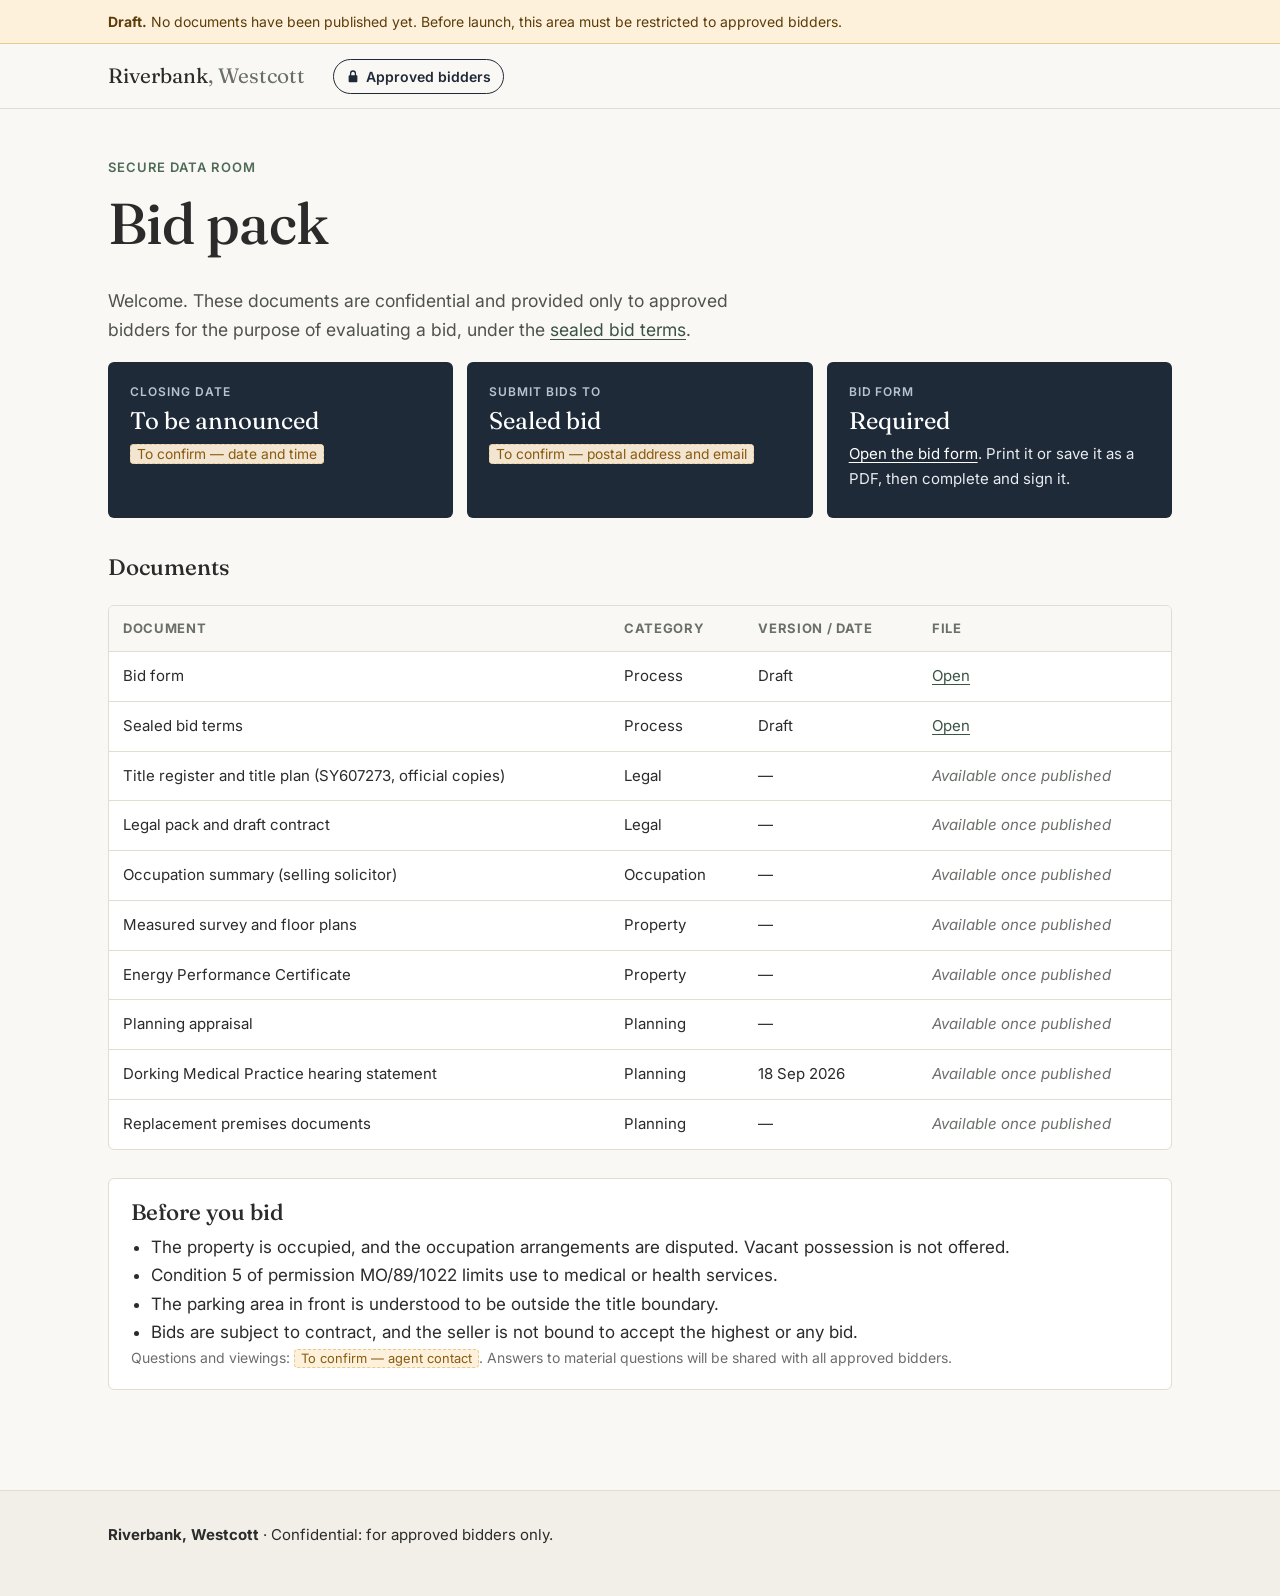
==== data-room/index.html @ 6103749c "Convert the site to a sealed-bid process with approved bidders Reworks the draft sale site into an i" ====
<!DOCTYPE html>
<html lang="en-GB">
<head>
  <meta charset="UTF-8" />
  <meta name="viewport" content="width=device-width, initial-scale=1.0" />
  <meta name="robots" content="noindex, nofollow" />
  <!-- ACCESS: this folder must be protected by its own Cloudflare Access
       application listing approved bidders only (see DEPLOY.md, Step 3b). -->
  <title>Data room — Riverbank, Westcott</title>
  <link rel="preconnect" href="https://fonts.googleapis.com" />
  <link rel="preconnect" href="https://fonts.gstatic.com" crossorigin />
  <link href="https://fonts.googleapis.com/css2?family=Fraunces:opsz,wght@9..144,400;9..144,500&family=Inter:wght@400;500;600&display=swap" rel="stylesheet" />
  <link rel="stylesheet" href="../assets/style.css" />
</head>
<body>
  <a class="skip-link" href="#main">Skip to content</a>

  <div class="draft-banner" role="note">
    <div class="container"><strong>Draft.</strong> No documents have been published yet. Before launch, this area must be restricted to approved bidders.</div>
  </div>

  <header class="site-nav">
    <div class="container nav-inner">
      <a class="brand" href="../index.html">Riverbank<span>, Westcott</span></a>
      <span class="room-badge"><svg class="lock" viewBox="0 0 16 16" aria-hidden="true"><path d="M4.5 7V5a3.5 3.5 0 0 1 7 0v2h.5A1 1 0 0 1 13 8v6a1 1 0 0 1-1 1H4a1 1 0 0 1-1-1V8a1 1 0 0 1 1-1h.5Zm1.5 0h4V5a2 2 0 1 0-4 0v2Z"/></svg> Approved bidders</span>
    </div>
  </header>

  <main id="main" class="page">
    <div class="container">
      <p class="eyebrow">Secure data room</p>
      <h1>Bid pack</h1>
      <p class="lede">Welcome. These documents are confidential and provided only to approved bidders for the purpose of evaluating a bid, under the <a href="../terms.html">sealed bid terms</a>.</p>

      <div class="fees">
        <div class="fee">
          <p class="fee-label">Closing date</p>
          <p class="fee-amount fee-tbc">To be announced</p>
          <p><span class="todo">To confirm — date and time</span></p>
        </div>
        <div class="fee">
          <p class="fee-label">Submit bids to</p>
          <p class="fee-amount fee-tbc">Sealed bid</p>
          <p><span class="todo">To confirm — postal address and email</span></p>
        </div>
        <div class="fee">
          <p class="fee-label">Bid form</p>
          <p class="fee-amount fee-tbc">Required</p>
          <p><a href="bid-form.html">Open the bid form</a>. Print it or save it as a PDF, then complete and sign it.</p>
        </div>
      </div>

      <h2>Documents</h2>
      <div class="table-wrap">
        <table class="docs">
          <thead>
            <tr><th scope="col">Document</th><th scope="col">Category</th><th scope="col">Version / date</th><th scope="col">File</th></tr>
          </thead>
          <tbody>
            <!-- To publish: put the file in data-room/files/ and replace the last cell with
                 <a href="files/filename.pdf" download>Download PDF</a> -->
            <tr><td>Bid form</td><td>Process</td><td>Draft</td><td><a href="bid-form.html">Open</a></td></tr>
            <tr><td>Sealed bid terms</td><td>Process</td><td>Draft</td><td><a href="../terms.html">Open</a></td></tr>
            <tr><td>Title register and title plan (SY607273, official copies)</td><td>Legal</td><td>—</td><td class="pending">Available once published</td></tr>
            <tr><td>Legal pack and draft contract</td><td>Legal</td><td>—</td><td class="pending">Available once published</td></tr>
            <tr><td>Occupation summary (selling solicitor)</td><td>Occupation</td><td>—</td><td class="pending">Available once published</td></tr>
            <tr><td>Measured survey and floor plans</td><td>Property</td><td>—</td><td class="pending">Available once published</td></tr>
            <tr><td>Energy Performance Certificate</td><td>Property</td><td>—</td><td class="pending">Available once published</td></tr>
            <tr><td>Planning appraisal</td><td>Planning</td><td>—</td><td class="pending">Available once published</td></tr>
            <tr><td>Dorking Medical Practice hearing statement</td><td>Planning</td><td>18 Sep 2026</td><td class="pending">Available once published</td></tr>
            <tr><td>Replacement premises documents</td><td>Planning</td><td>—</td><td class="pending">Available once published</td></tr>
          </tbody>
        </table>
      </div>

      <div class="panel">
        <h2 class="panel-title">Before you bid</h2>
        <ul>
          <li>The property is occupied, and the occupation arrangements are disputed. Vacant possession is not offered.</li>
          <li>Condition 5 of permission MO/89/1022 limits use to medical or health services.</li>
          <li>The parking area in front is understood to be outside the title boundary.</li>
          <li>Bids are subject to contract, and the seller is not bound to accept the highest or any bid.</li>
        </ul>
        <p class="note">Questions and viewings: <span class="todo">To confirm — agent contact</span>. Answers to material questions will be shared with all approved bidders.</p>
      </div>
    </div>
  </main>

  <footer class="site-foot">
    <div class="container">
      <p><strong>Riverbank, Westcott</strong> · Confidential: for approved bidders only.</p>
    </div>
  </footer>
</body>
</html>
---- assets/style.css ----
/* Riverbank, Westcott — sale website
   Restrained, property-led: warm white, charcoal, muted green. */

:root {
  --bg: #faf8f4;
  --bg-alt: #f2efe8;
  --surface: #ffffff;
  --ink: #2a2b2a;
  --ink-soft: #4f524f;
  --muted: #6b6f6a;
  --line: #e2ddd2;
  --green: #4d6b57;
  --green-dark: #3a5343;
  --green-tint: #e6ede7;
  --amber: #8a5a0f;
  --amber-bg: #fdf1dc;
  --amber-line: #e9c98f;
  --radius: 6px;
  --gutter: 16px;
  --serif: "Fraunces", Georgia, "Times New Roman", serif;
  --sans: "Inter", -apple-system, BlinkMacSystemFont, "Segoe UI", Roboto, Arial, sans-serif;
}

* { box-sizing: border-box; }
html { scroll-behavior: smooth; scroll-padding-top: 80px; }
@media (prefers-reduced-motion: reduce) { html { scroll-behavior: auto; } }

body {
  margin: 0;
  font-family: var(--sans);
  font-size: 17px;
  line-height: 1.65;
  color: var(--ink);
  background: var(--bg);
  -webkit-font-smoothing: antialiased;
  overflow-x: hidden;
}

img { max-width: 100%; height: auto; display: block; }
a { color: var(--green-dark); text-underline-offset: 3px; }
a:hover { color: var(--ink); }
:focus-visible { outline: 3px solid var(--green); outline-offset: 2px; }

h1, h2, h3 { font-family: var(--serif); font-weight: 500; line-height: 1.2; margin: 0 0 .5em; }
h1 { font-size: clamp(2.4rem, 6vw, 3.6rem); letter-spacing: -.01em; }
h2 { font-size: clamp(1.8rem, 4vw, 2.4rem); }
h3 { font-size: 1.25rem; margin-top: 1.4em; }
p { margin: 0 0 1em; }

.container { max-width: 1120px; margin: 0 auto; padding: 0 var(--gutter); }
.container.narrow { max-width: 760px; }
@media (min-width: 720px) { :root { --gutter: 28px; } }

.visually-hidden {
  position: absolute; width: 1px; height: 1px; overflow: hidden;
  clip: rect(0 0 0 0); white-space: nowrap;
}
.skip-link {
  position: absolute; left: 8px; top: -60px; z-index: 100;
  background: var(--ink); color: #fff; padding: 8px 14px; border-radius: var(--radius);
}
.skip-link:focus { top: 8px; }

/* ---------- Draft markers ---------- */
.draft-banner {
  background: var(--amber-bg);
  border-bottom: 1px solid var(--amber-line);
  color: #5c3c08;
  font-size: 14px;
  padding: 10px 0;
}
.todo {
  display: inline;
  background: var(--amber-bg);
  color: var(--amber);
  border: 1px dashed var(--amber-line);
  border-radius: 4px;
  padding: 1px 6px;
  font-size: .92em;
  -webkit-box-decoration-break: clone;
  box-decoration-break: clone;
}

/* ---------- Navigation ---------- */
.site-nav {
  position: sticky; top: 0; z-index: 20;
  background: rgba(250, 248, 244, .96);
  border-bottom: 1px solid var(--line);
  backdrop-filter: saturate(1.2) blur(6px);
}
.nav-inner { display: flex; align-items: center; gap: 16px; min-height: 64px; flex-wrap: wrap; }
.brand {
  font-family: var(--serif); font-size: 1.3rem; color: var(--ink);
  text-decoration: none; margin-right: auto;
}
.brand span { color: var(--muted); }
.site-nav nav { display: none; width: 100%; flex-direction: column; padding: 4px 0 12px; order: 3; }
.site-nav nav.open { display: flex; }
.site-nav nav a {
  color: var(--ink-soft); text-decoration: none; font-size: 15px; font-weight: 500;
  padding: 10px 4px; border-top: 1px solid var(--line);
}
.site-nav nav a:hover, .site-nav nav a.active { color: var(--green-dark); }
.nav-toggle {
  order: 2; background: none; border: 1px solid var(--line); border-radius: var(--radius);
  width: 42px; height: 38px; cursor: pointer; display: grid; place-items: center;
}
.bars, .bars::before, .bars::after {
  display: block; width: 18px; height: 2px; background: var(--ink); position: relative; content: "";
}
.bars::before { position: absolute; top: -6px; }
.bars::after { position: absolute; top: 6px; }
.nav-cta { order: 1; }

@media (min-width: 900px) {
  .nav-toggle { display: none; }
  .site-nav nav { display: flex; flex-direction: row; width: auto; padding: 0; order: 0; gap: 2px; }
  .site-nav nav a { border: 0; padding: 8px 10px; }
  .brand { margin-right: 12px; }
  .site-nav nav { margin-right: auto; }
  .nav-cta { order: 0; }
}
@media (max-width: 899px) {
  .nav-inner { gap: 10px; }
  .brand { font-size: 1.15rem; }
}
@media (max-width: 440px) { .brand span { display: none; } }
@media (max-width: 300px) { .nav-cta { display: none; } }

/* ---------- Buttons ---------- */
.btn {
  display: inline-flex; align-items: center; gap: 6px; justify-content: center;
  font: 600 15px/1.2 var(--sans); text-decoration: none; cursor: pointer;
  padding: 13px 22px; border-radius: var(--radius); border: 1px solid transparent;
}
.btn-sm { padding: 9px 14px; font-size: 14px; }
.btn-primary { background: var(--green); color: #fff; }
.btn-primary:hover { background: var(--green-dark); color: #fff; }
.btn-ghost { border-color: var(--ink); color: var(--ink); background: transparent; }
.btn-ghost:hover { background: var(--ink); color: #fff; }
.btn.is-disabled { background: #b9bdb7; color: #fff; cursor: not-allowed; flex-wrap: wrap; }
.btn small { font-weight: 400; }
.actions { display: flex; flex-wrap: wrap; gap: 12px; margin: 24px 0 0; }

/* ---------- Hero ---------- */
.hero { padding: 40px 0 56px; }
.hero-grid { display: grid; gap: 32px; }
.eyebrow {
  font-size: 13px; font-weight: 600; letter-spacing: .08em; text-transform: uppercase;
  color: var(--green); margin-bottom: 10px;
}
.hero-sub { font-family: var(--serif); font-size: clamp(1.25rem, 2.6vw, 1.55rem); color: var(--ink-soft); margin-bottom: 20px; }
.status-chips { list-style: none; padding: 0; margin: 0 0 22px; display: flex; flex-wrap: wrap; gap: 8px; }
.status-chips li {
  font-size: 14px; font-weight: 600; color: var(--ink);
  background: var(--surface); border: 1px solid var(--ink-soft); border-radius: 999px; padding: 5px 12px;
}
.key-terms { display: grid; gap: 8px; margin: 20px 0 0; padding: 16px; background: var(--surface); border: 1px solid var(--line); border-radius: var(--radius); }
.key-terms div { display: flex; justify-content: space-between; gap: 12px; flex-wrap: wrap; }
.key-terms dt { color: var(--muted); font-size: 15px; }
.key-terms dd { margin: 0; }
.hero-photo { margin: 0; }
.hero-photo img { border-radius: var(--radius); width: 100%; aspect-ratio: 4 / 5; object-fit: cover; }
figcaption { font-size: 14px; color: var(--muted); margin-top: 8px; }

@media (min-width: 900px) {
  .hero { padding: 64px 0 80px; }
  .hero-grid { grid-template-columns: 1.1fr .9fr; gap: 56px; align-items: start; }
}

/* ---------- Sections ---------- */
.section { padding: 64px 0; border-top: 1px solid var(--line); }
.section.alt { background: var(--bg-alt); }
.lede { font-size: 1.1rem; color: var(--ink-soft); max-width: 62ch; }
.note { font-size: 14px; color: var(--muted); }
.two-col { display: grid; gap: 32px; }
@media (min-width: 900px) {
  .section { padding: 88px 0; }
  .two-col { grid-template-columns: 1fr 1fr; gap: 56px; }
}

.facts { margin: 0; border-top: 1px solid var(--line); }
.facts div { display: grid; gap: 2px; padding: 12px 0; border-bottom: 1px solid var(--line); }
.facts dt { font-weight: 600; font-size: 15px; }
.facts dd { margin: 0; color: var(--ink-soft); }
@media (min-width: 560px) { .facts div { grid-template-columns: 11rem 1fr; gap: 16px; } }

.gallery { display: grid; gap: 16px; }
.gallery img { border-radius: var(--radius); }
.slot {
  display: grid; place-content: center; text-align: center; gap: 4px;
  min-height: 160px; padding: 20px; border: 2px dashed var(--line); border-radius: var(--radius);
  background: var(--surface); color: var(--muted);
}
.slot span { font-family: var(--serif); font-size: 1.15rem; color: var(--ink-soft); }
.slot small { font-size: 13px; }

.panel {
  background: var(--surface); border: 1px solid var(--line); border-radius: var(--radius);
  padding: 20px 22px; margin: 28px 0;
}
.panel h3 { margin-top: 0; }
.panel p:last-child { margin-bottom: 0; }

.callout {
  border-left: 4px solid var(--ink); background: var(--surface);
  padding: 16px 20px; margin: 24px 0; border-radius: 0 var(--radius) var(--radius) 0;
}
.callout p { margin: 0; }

.status-panel {
  background: var(--surface); border: 1px solid var(--green); border-radius: var(--radius);
  padding: 20px 22px; margin: 8px 0 36px;
}
.status-head { display: flex; justify-content: space-between; align-items: baseline; gap: 8px 16px; flex-wrap: wrap; }
.status-head h3 { margin: 0; }
.checked { font-size: 14px; font-weight: 600; color: var(--green-dark); background: var(--green-tint); padding: 3px 10px; border-radius: 999px; margin: 0; }
.status-panel dl { margin: 16px 0; }
.status-panel dl div { padding: 10px 0; border-top: 1px solid var(--line); }
.status-panel dt { font-weight: 600; }
.status-panel dd { margin: 2px 0 0; color: var(--ink-soft); }
.status-panel .note { margin: 0; }

/* ---------- Documents ---------- */
.table-wrap { overflow-x: auto; border: 1px solid var(--line); border-radius: var(--radius); background: var(--surface); margin: 24px 0; }
table.docs { width: 100%; border-collapse: collapse; font-size: 15px; min-width: 560px; }
.docs th, .docs td { text-align: left; padding: 12px 14px; border-bottom: 1px solid var(--line); vertical-align: top; }
.docs th { font-size: 13px; text-transform: uppercase; letter-spacing: .05em; color: var(--muted); background: var(--bg); }
.docs tr:last-child td { border-bottom: 0; }
.docs .pending { color: var(--muted); font-style: italic; }

/* ---------- Enquiry form ---------- */
.agent { margin-top: 28px; }
.enquiry { background: var(--surface); border: 1px solid var(--line); border-radius: var(--radius); padding: 24px; }
.field { margin-bottom: 16px; }
.field-row { display: grid; gap: 0 16px; }
@media (min-width: 560px) { .field-row { grid-template-columns: 1fr 1fr; } }
label { display: block; font-weight: 600; font-size: 15px; margin-bottom: 6px; }
.optional { font-weight: 400; color: var(--muted); }
input[type=text], input[type=email], input[type=tel], textarea {
  width: 100%; font: inherit; font-size: 16px; color: var(--ink);
  padding: 11px 12px; border: 1px solid #b8b2a5; border-radius: var(--radius); background: #fff;
}
input[aria-invalid=true] { border-color: #a4321f; }
.check { display: flex; gap: 10px; align-items: flex-start; margin: 4px 0 18px; }
.check input { width: 20px; height: 20px; margin-top: 3px; flex: none; accent-color: var(--green); }
.check label { font-weight: 400; margin: 0; }
.form-error { color: #a4321f; font-weight: 600; font-size: 15px; }
.enquiry .note { margin: 14px 0 0; }

/* ---------- Footer ---------- */
.site-foot { border-top: 1px solid var(--line); background: var(--bg-alt); padding: 32px 0 40px; font-size: 15px; }
.site-foot p { margin: 0 0 8px; }

/* ---------- Simple page (privacy) ---------- */
.page { padding: 48px 0 72px; }
.page h2 { font-size: 1.4rem; margin-top: 1.6em; }

/* ---------- Schematic floor plans ---------- */
.floorplan { margin: 16px 0 0; }
.plan-grid { display: grid; gap: 24px; align-items: start; }
@media (min-width: 900px) { .plan-grid { grid-template-columns: 1.6fr 1fr; gap: 40px; } }
.plan-title { font-weight: 600; font-size: 15px; margin: 0 0 8px; }
.plan { width: 100%; height: auto; display: block; background: var(--surface); border: 1px solid var(--line); border-radius: var(--radius); }
.plan .room { fill: var(--surface); stroke: var(--ink-soft); stroke-width: 1.5; }
.plan .circ { fill: var(--bg-alt); stroke: var(--ink-soft); stroke-width: 1.5; }
.plan .stairs { fill: none; stroke: var(--muted); stroke-width: 1; stroke-dasharray: 4 3; }
.plan .outline { fill: none; stroke: var(--ink); stroke-width: 5; stroke-linejoin: miter; }
.plan text { font: 600 16px var(--sans); fill: var(--ink); text-anchor: middle; }
.plan text.area { font-weight: 400; fill: var(--ink-soft); }
.plan text.minor { font-weight: 400; font-size: 13px; fill: var(--muted); }

/* ---------- Planning history ---------- */
.history td:first-child { white-space: nowrap; font-weight: 600; }
.conditions { margin: 8px 0 0; padding-left: 18px; }
.conditions li { margin-bottom: 6px; }

/* =========================================================
   Sealed bid process
   ========================================================= */
:root { --navy: #1f2a38; --navy-soft: #2e3d50; --gold: #b08d57; }

.tender-flag {
  display: inline-block; margin: -4px 0 16px; padding: 6px 12px;
  background: var(--navy); color: #fff; border-radius: 4px;
  font-size: 13px; font-weight: 600; letter-spacing: .06em; text-transform: uppercase;
}
.key-terms { border-top: 3px solid var(--navy); }

/* Highlights */
.highlights { list-style: none; padding: 0; margin: 8px 0 32px; display: grid; gap: 12px; }
@media (min-width: 640px) { .highlights { grid-template-columns: 1fr 1fr; } }
.highlights li { background: var(--surface); border: 1px solid var(--line); border-left: 3px solid var(--gold); border-radius: var(--radius); padding: 14px 16px; }
.highlights strong { display: block; font-family: var(--serif); font-weight: 500; font-size: 1.15rem; color: var(--navy); }
.highlights span { font-size: 15px; color: var(--ink-soft); }

/* Process steps */
.steps { list-style: none; padding: 0; margin: 32px 0; display: grid; gap: 14px; counter-reset: none; }
@media (min-width: 900px) { .steps { grid-template-columns: repeat(3, 1fr); gap: 18px; } }
.steps li { display: flex; gap: 14px; background: var(--surface); border: 1px solid var(--line); border-radius: var(--radius); padding: 18px; }
.steps h3 { margin: 0 0 4px; font-size: 1.1rem; }
.steps p { margin: 0; font-size: 15px; color: var(--ink-soft); }
.step-n { flex: none; width: 34px; height: 34px; border-radius: 50%; background: var(--navy); color: #fff; display: grid; place-items: center; font-weight: 600; font-size: 15px; }

/* Fee cards */
.fees { display: grid; gap: 14px; margin: 8px 0 36px; }
@media (min-width: 760px) { .fees { grid-template-columns: repeat(3, 1fr); } }
.fee { background: var(--navy); color: #e8ecf1; border-radius: var(--radius); padding: 20px 22px; }
.fee p { margin: 0 0 6px; font-size: 15px; }
.fee a { color: #fff; }
.fee-label { text-transform: uppercase; letter-spacing: .08em; font-size: 12px !important; font-weight: 600; color: #b9c3cf; }
.fee-amount { font-family: var(--serif); font-size: 2.2rem !important; line-height: 1.1; color: #fff; margin-bottom: 8px !important; }
.fee-tbc { font-size: 1.5rem !important; }
.fee .todo { background: rgba(253, 241, 220, .95); }
.terms-summary { margin-top: 8px; }

/* Locked documents */
.lock { width: 14px; height: 14px; fill: currentColor; vertical-align: -2px; }
.docs .locked { color: var(--navy-soft); font-weight: 600; white-space: nowrap; }
.room-badge { display: inline-flex; align-items: center; gap: 6px; font-size: 14px; font-weight: 600; color: var(--navy); border: 1px solid var(--navy); border-radius: 999px; padding: 5px 12px; }

/* Call-to-action band */
.cta-band { background: var(--navy); color: #e8ecf1; padding: 56px 0; }
.cta-band h2 { color: #fff; }
.cta-inner { display: grid; gap: 24px; align-items: center; }
@media (min-width: 900px) { .cta-inner { grid-template-columns: 1.4fr 1fr; } }
.cta-actions { display: grid; gap: 12px; justify-items: start; }
.cta-contact { font-size: 15px; margin: 0; }
.btn-light { background: #fff; color: var(--navy); }
.btn-light:hover { background: var(--bg-alt); color: var(--navy); }
.btn-block { width: 100%; }

/* Registration page */
.reg-grid { display: grid; gap: 32px; }
@media (min-width: 960px) { .reg-grid { grid-template-columns: 1fr 1.1fr; gap: 56px; align-items: start; } .reg-intro { position: sticky; top: 90px; } }
.reg-intro h1 { font-size: clamp(2rem, 4.5vw, 2.8rem); }
.mini-steps { padding-left: 20px; margin: 0 0 24px; }
.mini-steps li { margin-bottom: 8px; }
.panel-title { font-size: 1.15rem; margin: 0 0 8px; }
.panel ul { padding-left: 20px; margin: 0; }
.facts.compact div { padding: 9px 0; }
fieldset { border: 0; padding: 0; margin: 0 0 22px; min-width: 0; }
legend { font-family: var(--serif); font-size: 1.2rem; color: var(--navy); padding: 0; margin-bottom: 12px; }
.field-label { font-weight: 600; font-size: 15px; margin: 0 0 6px; }
.radios { display: flex; flex-wrap: wrap; gap: 8px 18px; }
.radios label { font-weight: 400; display: inline-flex; gap: 8px; align-items: center; margin: 0; }
.radios input { width: 18px; height: 18px; accent-color: var(--navy); }
.check a { text-decoration: underline; }

/* Terms page */
.terms h2 { font-size: 1.25rem; margin-top: 1.8em; }
.terms ul { padding-left: 22px; }

/* Bid form (printable) */
.bid-form h2 { font-size: 1.15rem; margin: 1.6em 0 .6em; border-bottom: 1px solid var(--line); padding-bottom: 4px; }
.blank { border-bottom: 1px solid var(--ink-soft); min-height: 44px; display: flex; align-items: flex-end; margin-bottom: 12px; }
.blank span { font-size: 12px; color: var(--muted); padding-bottom: 2px; }
.blank.big { min-height: 64px; }
.blank.tall { min-height: 110px; }
.blank-row { display: grid; grid-template-columns: 1fr 1fr; gap: 20px; }
@media print {
  .no-print, .site-nav, .site-foot, .draft-banner { display: none !important; }
  body.print-doc { background: #fff; font-size: 12pt; }
  .print-doc .page { padding: 0; }
  .print-doc .todo { border: 0; background: none; color: #000; }
}
.btn-primary { background: var(--navy); }
.btn-primary:hover { background: var(--navy-soft); }
.panel .panel-title { margin-top: 0; }
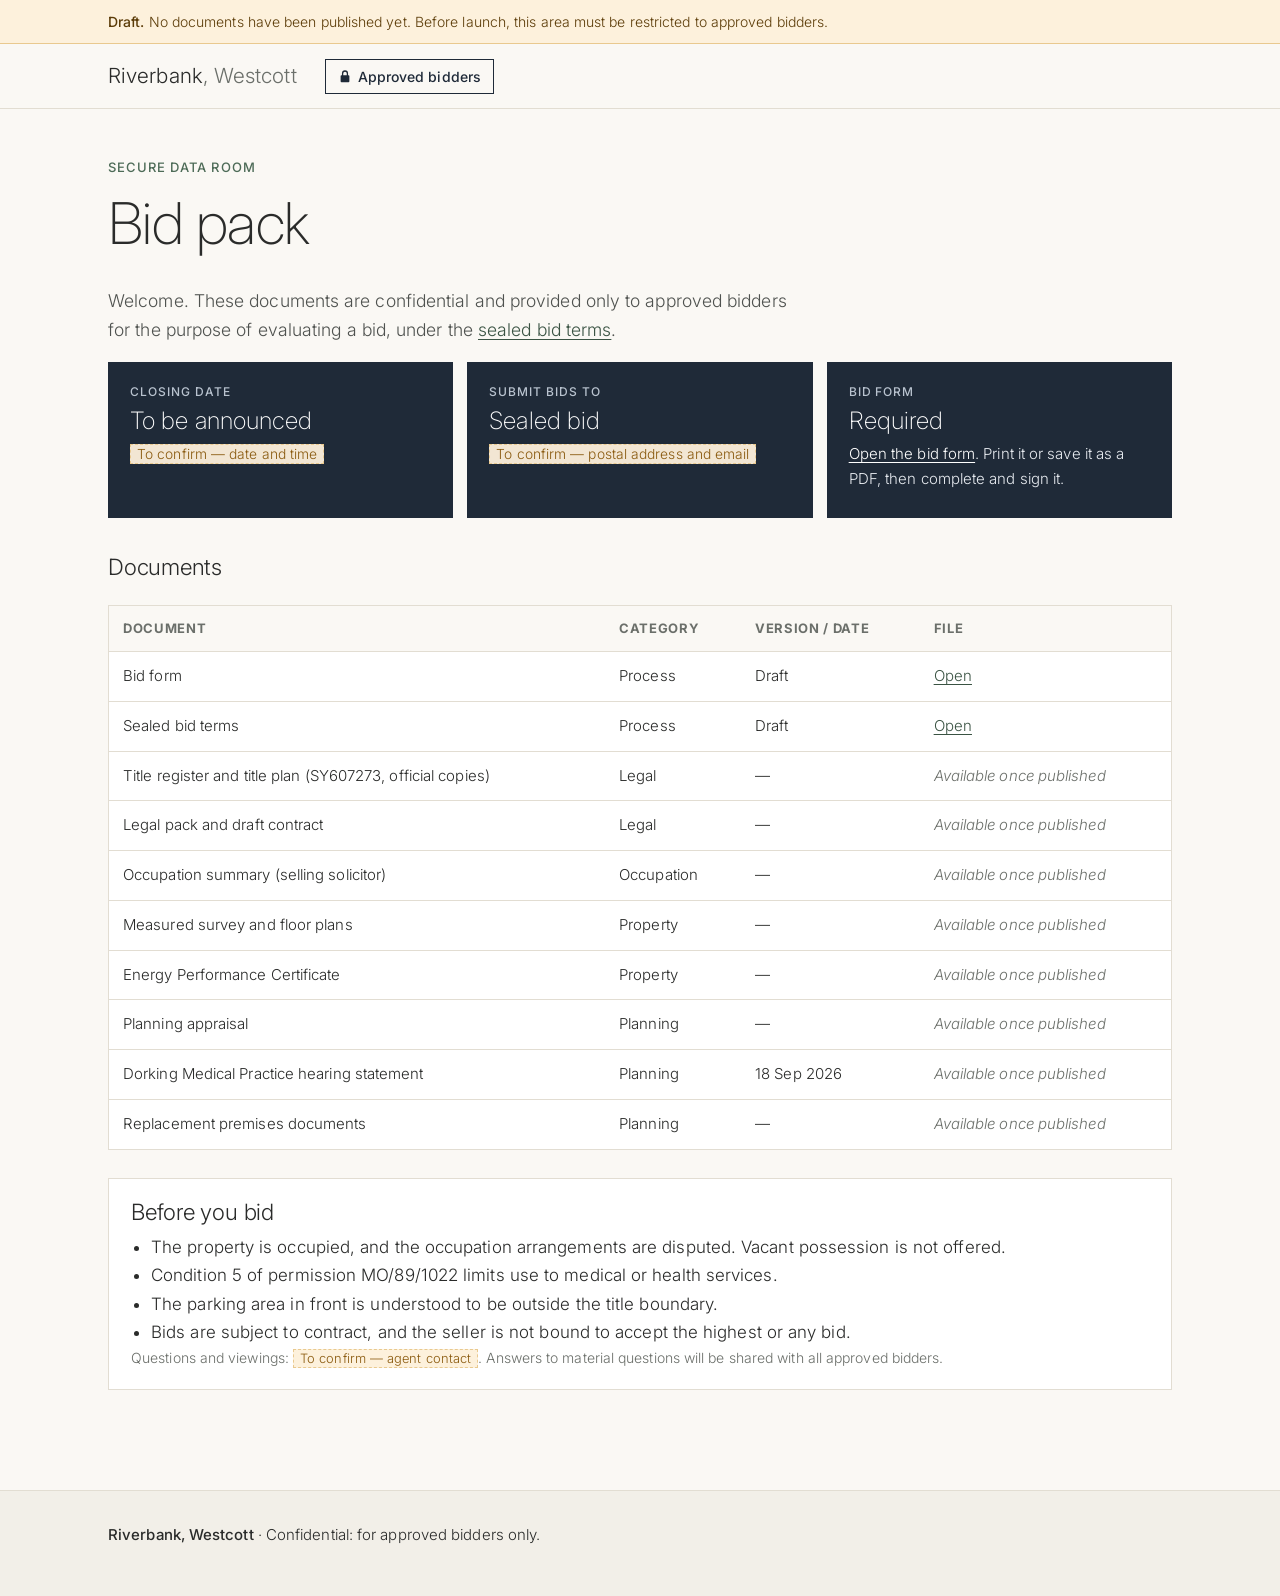
==== commit 82f220a5: "Square corners, Univers typeface stack and light typography - Remove all rounded corners (radius 0 s" ====
--- a/data-room/index.html
+++ b/data-room/index.html
@@ -9,7 +9,7 @@
   <title>Data room — Riverbank, Westcott</title>
   <link rel="preconnect" href="https://fonts.googleapis.com" />
   <link rel="preconnect" href="https://fonts.gstatic.com" crossorigin />
-  <link href="https://fonts.googleapis.com/css2?family=Fraunces:opsz,wght@9..144,400;9..144,500&family=Inter:wght@400;500;600&display=swap" rel="stylesheet" />
+  <link href="https://fonts.googleapis.com/css2?family=Inter:wght@300;400;500&display=swap" rel="stylesheet" />
   <link rel="stylesheet" href="../assets/style.css" />
 </head>
 <body>
--- a/assets/style.css
+++ b/assets/style.css
@@ -15,10 +15,10 @@
   --amber: #8a5a0f;
   --amber-bg: #fdf1dc;
   --amber-line: #e9c98f;
-  --radius: 6px;
+  --radius: 0;
   --gutter: 16px;
-  --serif: "Fraunces", Georgia, "Times New Roman", serif;
-  --sans: "Inter", -apple-system, BlinkMacSystemFont, "Segoe UI", Roboto, Arial, sans-serif;
+  --serif: "Univers", "Univers LT Std", "Univers LT Pro", "Univers Next Pro", "Inter", "Helvetica Neue", Arial, sans-serif;
+  --sans: "Univers", "Univers LT Std", "Univers LT Pro", "Univers Next Pro", "Inter", "Helvetica Neue", Arial, sans-serif;
 }
 
 * { box-sizing: border-box; }
@@ -41,7 +41,7 @@
 a:hover { color: var(--ink); }
 :focus-visible { outline: 3px solid var(--green); outline-offset: 2px; }
 
-h1, h2, h3 { font-family: var(--serif); font-weight: 500; line-height: 1.2; margin: 0 0 .5em; }
+h1, h2, h3 { font-family: var(--serif); font-weight: 300; letter-spacing: -0.01em; line-height: 1.2; margin: 0 0 .5em; }
 h1 { font-size: clamp(2.4rem, 6vw, 3.6rem); letter-spacing: -.01em; }
 h2 { font-size: clamp(1.8rem, 4vw, 2.4rem); }
 h3 { font-size: 1.25rem; margin-top: 1.4em; }
@@ -130,7 +130,7 @@
 /* ---------- Buttons ---------- */
 .btn {
   display: inline-flex; align-items: center; gap: 6px; justify-content: center;
-  font: 600 15px/1.2 var(--sans); text-decoration: none; cursor: pointer;
+  font: 400 15px/1.2 var(--sans); text-decoration: none; cursor: pointer;
   padding: 13px 22px; border-radius: var(--radius); border: 1px solid transparent;
 }
 .btn-sm { padding: 9px 14px; font-size: 14px; }
@@ -146,13 +146,13 @@
 .hero { padding: 40px 0 56px; }
 .hero-grid { display: grid; gap: 32px; }
 .eyebrow {
-  font-size: 13px; font-weight: 600; letter-spacing: .08em; text-transform: uppercase;
+  font-size: 13px; font-weight: 500; letter-spacing: .08em; text-transform: uppercase;
   color: var(--green); margin-bottom: 10px;
 }
 .hero-sub { font-family: var(--serif); font-size: clamp(1.25rem, 2.6vw, 1.55rem); color: var(--ink-soft); margin-bottom: 20px; }
 .status-chips { list-style: none; padding: 0; margin: 0 0 22px; display: flex; flex-wrap: wrap; gap: 8px; }
 .status-chips li {
-  font-size: 14px; font-weight: 600; color: var(--ink);
+  font-size: 14px; font-weight: 500; color: var(--ink);
   background: var(--surface); border: 1px solid var(--ink-soft); border-radius: 999px; padding: 5px 12px;
 }
 .key-terms { display: grid; gap: 8px; margin: 20px 0 0; padding: 16px; background: var(--surface); border: 1px solid var(--line); border-radius: var(--radius); }
@@ -181,7 +181,7 @@
 
 .facts { margin: 0; border-top: 1px solid var(--line); }
 .facts div { display: grid; gap: 2px; padding: 12px 0; border-bottom: 1px solid var(--line); }
-.facts dt { font-weight: 600; font-size: 15px; }
+.facts dt { font-weight: 500; font-size: 15px; }
 .facts dd { margin: 0; color: var(--ink-soft); }
 @media (min-width: 560px) { .facts div { grid-template-columns: 11rem 1fr; gap: 16px; } }
 
@@ -214,10 +214,10 @@
 }
 .status-head { display: flex; justify-content: space-between; align-items: baseline; gap: 8px 16px; flex-wrap: wrap; }
 .status-head h3 { margin: 0; }
-.checked { font-size: 14px; font-weight: 600; color: var(--green-dark); background: var(--green-tint); padding: 3px 10px; border-radius: 999px; margin: 0; }
+.checked { font-size: 14px; font-weight: 500; color: var(--green-dark); background: var(--green-tint); padding: 3px 10px; border-radius: 999px; margin: 0; }
 .status-panel dl { margin: 16px 0; }
 .status-panel dl div { padding: 10px 0; border-top: 1px solid var(--line); }
-.status-panel dt { font-weight: 600; }
+.status-panel dt { font-weight: 500; }
 .status-panel dd { margin: 2px 0 0; color: var(--ink-soft); }
 .status-panel .note { margin: 0; }
 
@@ -235,7 +235,7 @@
 .field { margin-bottom: 16px; }
 .field-row { display: grid; gap: 0 16px; }
 @media (min-width: 560px) { .field-row { grid-template-columns: 1fr 1fr; } }
-label { display: block; font-weight: 600; font-size: 15px; margin-bottom: 6px; }
+label { display: block; font-weight: 500; font-size: 15px; margin-bottom: 6px; }
 .optional { font-weight: 400; color: var(--muted); }
 input[type=text], input[type=email], input[type=tel], textarea {
   width: 100%; font: inherit; font-size: 16px; color: var(--ink);
@@ -245,7 +245,7 @@
 .check { display: flex; gap: 10px; align-items: flex-start; margin: 4px 0 18px; }
 .check input { width: 20px; height: 20px; margin-top: 3px; flex: none; accent-color: var(--green); }
 .check label { font-weight: 400; margin: 0; }
-.form-error { color: #a4321f; font-weight: 600; font-size: 15px; }
+.form-error { color: #a4321f; font-weight: 500; font-size: 15px; }
 .enquiry .note { margin: 14px 0 0; }
 
 /* ---------- Footer ---------- */
@@ -260,18 +260,18 @@
 .floorplan { margin: 16px 0 0; }
 .plan-grid { display: grid; gap: 24px; align-items: start; }
 @media (min-width: 900px) { .plan-grid { grid-template-columns: 1.6fr 1fr; gap: 40px; } }
-.plan-title { font-weight: 600; font-size: 15px; margin: 0 0 8px; }
+.plan-title { font-weight: 500; font-size: 15px; margin: 0 0 8px; }
 .plan { width: 100%; height: auto; display: block; background: var(--surface); border: 1px solid var(--line); border-radius: var(--radius); }
 .plan .room { fill: var(--surface); stroke: var(--ink-soft); stroke-width: 1.5; }
 .plan .circ { fill: var(--bg-alt); stroke: var(--ink-soft); stroke-width: 1.5; }
 .plan .stairs { fill: none; stroke: var(--muted); stroke-width: 1; stroke-dasharray: 4 3; }
 .plan .outline { fill: none; stroke: var(--ink); stroke-width: 5; stroke-linejoin: miter; }
-.plan text { font: 600 16px var(--sans); fill: var(--ink); text-anchor: middle; }
-.plan text.area { font-weight: 400; fill: var(--ink-soft); }
+.plan text { font: 400 16px var(--sans); fill: var(--ink); text-anchor: middle; }
+.plan text.area { font-weight: 300; fill: var(--ink-soft); }
 .plan text.minor { font-weight: 400; font-size: 13px; fill: var(--muted); }
 
 /* ---------- Planning history ---------- */
-.history td:first-child { white-space: nowrap; font-weight: 600; }
+.history td:first-child { white-space: nowrap; font-weight: 500; }
 .conditions { margin: 8px 0 0; padding-left: 18px; }
 .conditions li { margin-bottom: 6px; }
 
@@ -283,7 +283,7 @@
 .tender-flag {
   display: inline-block; margin: -4px 0 16px; padding: 6px 12px;
   background: var(--navy); color: #fff; border-radius: 4px;
-  font-size: 13px; font-weight: 600; letter-spacing: .06em; text-transform: uppercase;
+  font-size: 13px; font-weight: 500; letter-spacing: .06em; text-transform: uppercase;
 }
 .key-terms { border-top: 3px solid var(--navy); }
 
@@ -291,7 +291,7 @@
 .highlights { list-style: none; padding: 0; margin: 8px 0 32px; display: grid; gap: 12px; }
 @media (min-width: 640px) { .highlights { grid-template-columns: 1fr 1fr; } }
 .highlights li { background: var(--surface); border: 1px solid var(--line); border-left: 3px solid var(--gold); border-radius: var(--radius); padding: 14px 16px; }
-.highlights strong { display: block; font-family: var(--serif); font-weight: 500; font-size: 1.15rem; color: var(--navy); }
+.highlights strong { display: block; font-family: var(--serif); font-weight: 400; font-size: 1.15rem; color: var(--navy); }
 .highlights span { font-size: 15px; color: var(--ink-soft); }
 
 /* Process steps */
@@ -300,7 +300,7 @@
 .steps li { display: flex; gap: 14px; background: var(--surface); border: 1px solid var(--line); border-radius: var(--radius); padding: 18px; }
 .steps h3 { margin: 0 0 4px; font-size: 1.1rem; }
 .steps p { margin: 0; font-size: 15px; color: var(--ink-soft); }
-.step-n { flex: none; width: 34px; height: 34px; border-radius: 50%; background: var(--navy); color: #fff; display: grid; place-items: center; font-weight: 600; font-size: 15px; }
+.step-n { flex: none; width: 34px; height: 34px; border-radius: 50%; background: var(--navy); color: #fff; display: grid; place-items: center; font-weight: 500; font-size: 15px; }
 
 /* Fee cards */
 .fees { display: grid; gap: 14px; margin: 8px 0 36px; }
@@ -308,7 +308,7 @@
 .fee { background: var(--navy); color: #e8ecf1; border-radius: var(--radius); padding: 20px 22px; }
 .fee p { margin: 0 0 6px; font-size: 15px; }
 .fee a { color: #fff; }
-.fee-label { text-transform: uppercase; letter-spacing: .08em; font-size: 12px !important; font-weight: 600; color: #b9c3cf; }
+.fee-label { text-transform: uppercase; letter-spacing: .08em; font-size: 12px !important; font-weight: 500; color: #b9c3cf; }
 .fee-amount { font-family: var(--serif); font-size: 2.2rem !important; line-height: 1.1; color: #fff; margin-bottom: 8px !important; }
 .fee-tbc { font-size: 1.5rem !important; }
 .fee .todo { background: rgba(253, 241, 220, .95); }
@@ -316,8 +316,8 @@
 
 /* Locked documents */
 .lock { width: 14px; height: 14px; fill: currentColor; vertical-align: -2px; }
-.docs .locked { color: var(--navy-soft); font-weight: 600; white-space: nowrap; }
-.room-badge { display: inline-flex; align-items: center; gap: 6px; font-size: 14px; font-weight: 600; color: var(--navy); border: 1px solid var(--navy); border-radius: 999px; padding: 5px 12px; }
+.docs .locked { color: var(--navy-soft); font-weight: 500; white-space: nowrap; }
+.room-badge { display: inline-flex; align-items: center; gap: 6px; font-size: 14px; font-weight: 500; color: var(--navy); border: 1px solid var(--navy); border-radius: 999px; padding: 5px 12px; }
 
 /* Call-to-action band */
 .cta-band { background: var(--navy); color: #e8ecf1; padding: 56px 0; }
@@ -341,7 +341,7 @@
 .facts.compact div { padding: 9px 0; }
 fieldset { border: 0; padding: 0; margin: 0 0 22px; min-width: 0; }
 legend { font-family: var(--serif); font-size: 1.2rem; color: var(--navy); padding: 0; margin-bottom: 12px; }
-.field-label { font-weight: 600; font-size: 15px; margin: 0 0 6px; }
+.field-label { font-weight: 500; font-size: 15px; margin: 0 0 6px; }
 .radios { display: flex; flex-wrap: wrap; gap: 8px 18px; }
 .radios label { font-weight: 400; display: inline-flex; gap: 8px; align-items: center; margin: 0; }
 .radios input { width: 18px; height: 18px; accent-color: var(--navy); }
@@ -367,3 +367,15 @@
 .btn-primary { background: var(--navy); }
 .btn-primary:hover { background: var(--navy-soft); }
 .panel .panel-title { margin-top: 0; }
+
+/* =========================================================
+   Square, light typography (Univers, falling back to Inter Light)
+   ========================================================= */
+*, *::before, *::after { border-radius: 0 !important; }
+body { font-weight: 300; letter-spacing: 0.005em; }
+strong, b { font-weight: 500; }
+h1 { font-weight: 200; }
+.lede, .hero-sub { font-weight: 300; }
+.fee-amount { font-weight: 200; }
+.brand { font-weight: 300; }
+input, textarea, select, button { font-weight: 300; }
